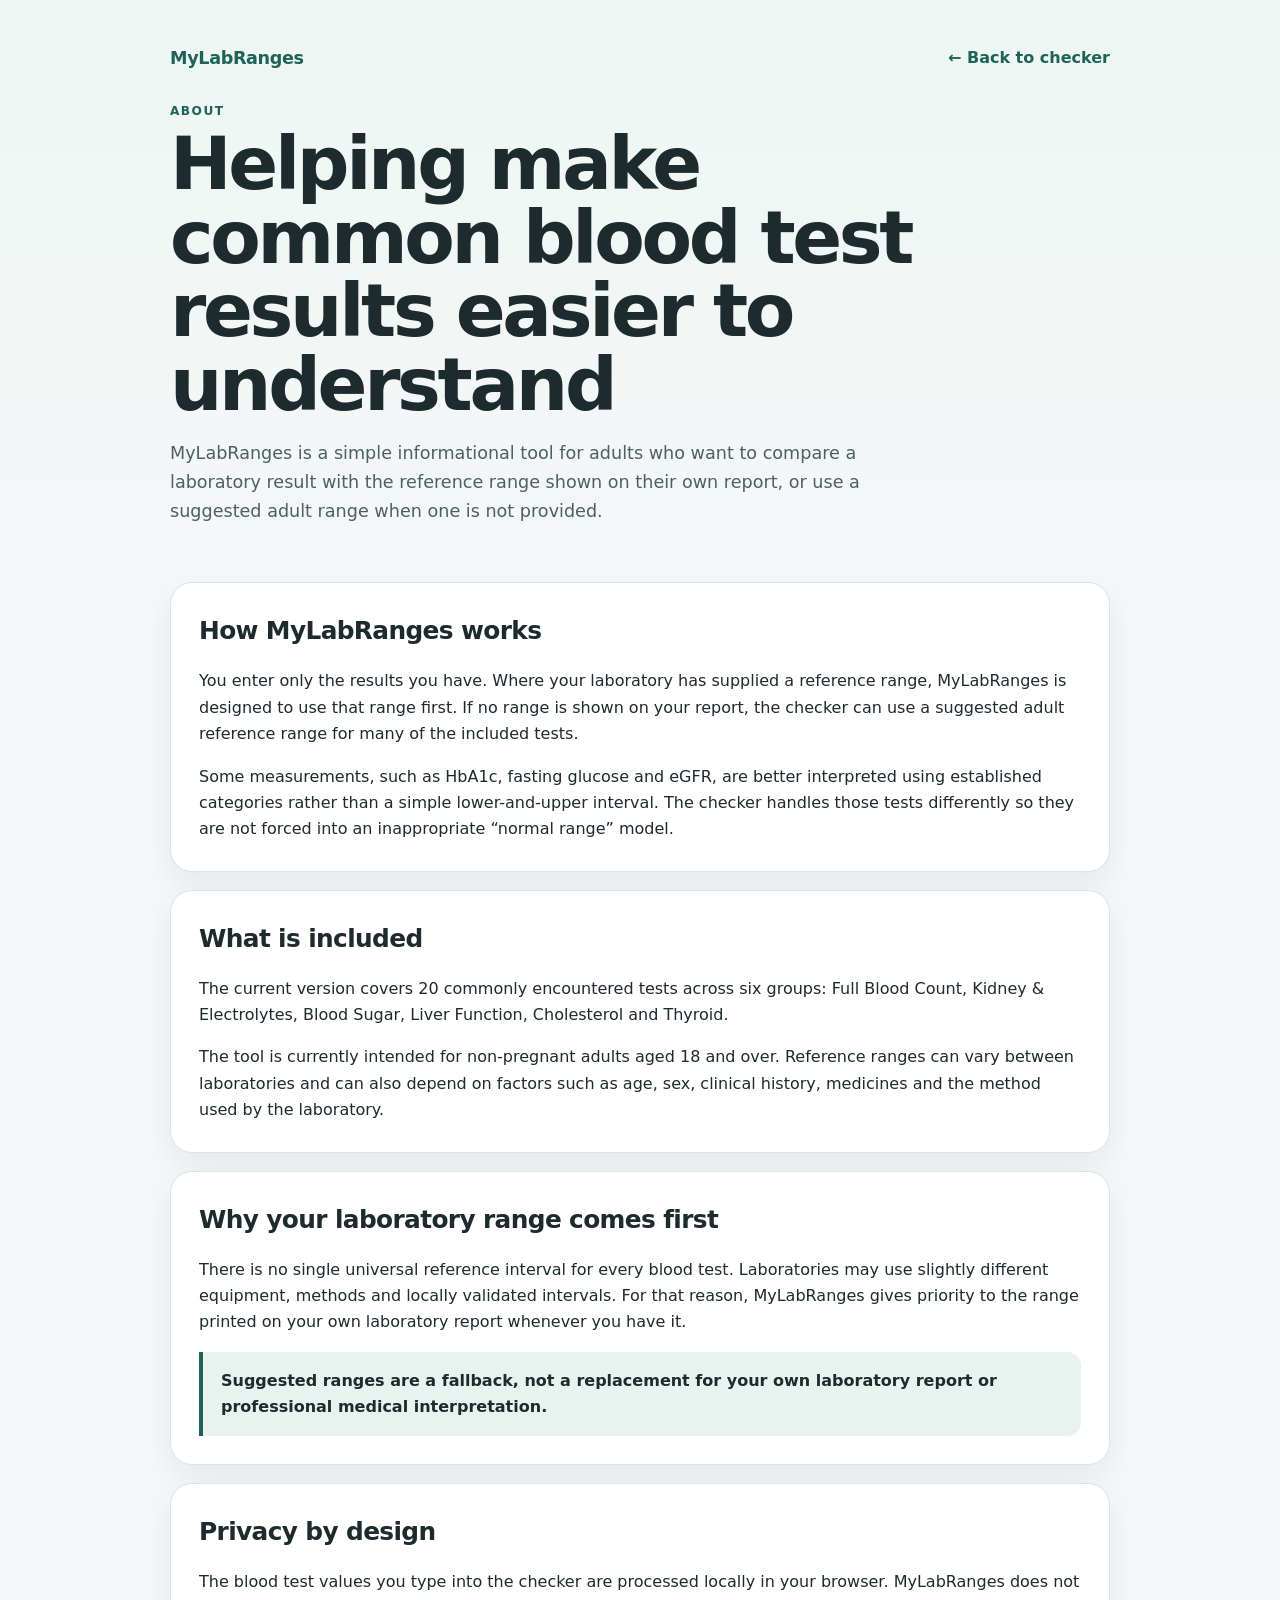
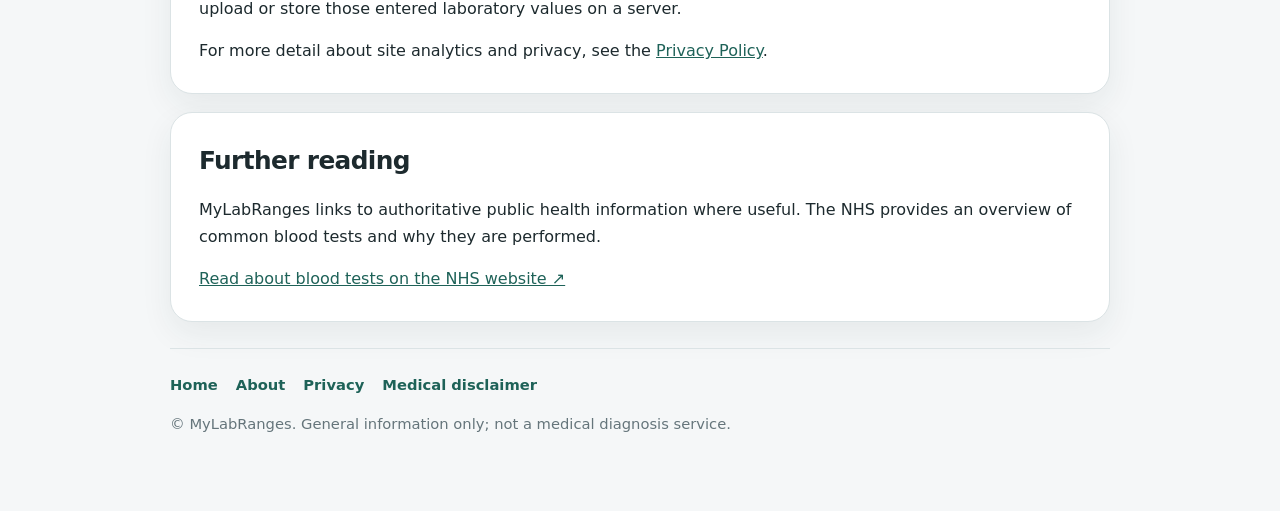
==== about.html @ 9cc97989 "Add supporting pages for About, Privacy and Medical Disclaimer" ====
<!DOCTYPE html>
<html lang="en-GB">
<head>
  <meta charset="UTF-8" />
  <meta name="viewport" content="width=device-width, initial-scale=1.0" />
  <meta name="description" content="About MyLabRanges: a simple browser-based tool for comparing adult blood test results with laboratory or suggested reference ranges." />
  <link rel="canonical" href="https://mylabranges.com/about.html" />
  <title>About MyLabRanges</title>
  <link rel="stylesheet" href="support-pages.css" />
  <link rel="icon" type="image/png" sizes="32x32" href="favicon-32x32.png" />
  <link rel="apple-touch-icon" sizes="180x180" href="apple-touch-icon.png" />
</head>
<body>
  <header class="site-header">
    <div class="container">
      <div class="brand-row">
        <a class="brand" href="/">MyLabRanges</a>
        <a class="back-link" href="/">← Back to checker</a>
      </div>
      <p class="eyebrow">About</p>
      <h1>Helping make common blood test results easier to understand</h1>
      <p class="lead">MyLabRanges is a simple informational tool for adults who want to compare a laboratory result with the reference range shown on their own report, or use a suggested adult range when one is not provided.</p>
    </div>
  </header>

  <main class="container">
    <section class="card">
      <h2>How MyLabRanges works</h2>
      <p>You enter only the results you have. Where your laboratory has supplied a reference range, MyLabRanges is designed to use that range first. If no range is shown on your report, the checker can use a suggested adult reference range for many of the included tests.</p>
      <p>Some measurements, such as HbA1c, fasting glucose and eGFR, are better interpreted using established categories rather than a simple lower-and-upper interval. The checker handles those tests differently so they are not forced into an inappropriate “normal range” model.</p>
    </section>

    <section class="card">
      <h2>What is included</h2>
      <p>The current version covers 20 commonly encountered tests across six groups: Full Blood Count, Kidney & Electrolytes, Blood Sugar, Liver Function, Cholesterol and Thyroid.</p>
      <p>The tool is currently intended for non-pregnant adults aged 18 and over. Reference ranges can vary between laboratories and can also depend on factors such as age, sex, clinical history, medicines and the method used by the laboratory.</p>
    </section>

    <section class="card">
      <h2>Why your laboratory range comes first</h2>
      <p>There is no single universal reference interval for every blood test. Laboratories may use slightly different equipment, methods and locally validated intervals. For that reason, MyLabRanges gives priority to the range printed on your own laboratory report whenever you have it.</p>
      <div class="note"><strong>Suggested ranges are a fallback, not a replacement for your own laboratory report or professional medical interpretation.</strong></div>
    </section>

    <section class="card">
      <h2>Privacy by design</h2>
      <p>The blood test values you type into the checker are processed locally in your browser. MyLabRanges does not upload or store those entered laboratory values on a server.</p>
      <p>For more detail about site analytics and privacy, see the <a href="privacy.html">Privacy Policy</a>.</p>
    </section>

    <section class="card">
      <h2>Further reading</h2>
      <p>MyLabRanges links to authoritative public health information where useful. The NHS provides an overview of common blood tests and why they are performed.</p>
      <p><a href="https://www.nhs.uk/tests-and-treatments/blood-tests/" target="_blank" rel="noopener noreferrer">Read about blood tests on the NHS website ↗</a></p>
    </section>

    <footer class="site-footer">
      <nav class="footer-links" aria-label="Site information">
        <a href="/">Home</a><a href="about.html">About</a><a href="privacy.html">Privacy</a><a href="medical-disclaimer.html">Medical disclaimer</a>
      </nav>
      <p>© MyLabRanges. General information only; not a medical diagnosis service.</p>
    </footer>
  </main>
</body>
</html>
---- support-pages.css ----
:root {
  --bg: #f5f7f8;
  --surface: #ffffff;
  --text: #1d2a2e;
  --muted: #65757b;
  --border: #dbe3e5;
  --accent: #1e6258;
  --accent-soft: #e8f3f0;
  --shadow: 0 12px 32px rgba(35, 52, 58, 0.07);
  --radius-lg: 22px;
}
* { box-sizing: border-box; }
html { scroll-behavior: smooth; }
body {
  margin: 0;
  font-family: Inter, ui-sans-serif, system-ui, -apple-system, BlinkMacSystemFont, "Segoe UI", sans-serif;
  color: var(--text);
  background: var(--bg);
  line-height: 1.65;
}
a { color: var(--accent); }
.container { width: min(940px, calc(100% - 32px)); margin: 0 auto; }
.site-header { background: linear-gradient(180deg, #edf6f3 0%, var(--bg) 100%); padding: 44px 0 28px; }
.brand-row { display: flex; align-items: center; justify-content: space-between; gap: 20px; }
.brand { color: var(--accent); text-decoration: none; font-weight: 850; letter-spacing: -.02em; font-size: 1.1rem; }
.back-link { text-decoration: none; font-weight: 700; }
.eyebrow { margin: 28px 0 6px; text-transform: uppercase; letter-spacing: .12em; font-size: .76rem; font-weight: 800; color: var(--accent); }
h1 { margin: 0; font-size: clamp(2.3rem, 7vw, 4.6rem); line-height: 1; letter-spacing: -.045em; max-width: 820px; }
.lead { max-width: 760px; color: #4d6066; font-size: 1.1rem; margin: 18px 0 0; }
main { padding: 28px 0 60px; }
.card { background: var(--surface); border: 1px solid var(--border); border-radius: var(--radius-lg); padding: 28px; box-shadow: var(--shadow); margin-bottom: 18px; }
.card h2 { margin: 0 0 10px; font-size: 1.55rem; letter-spacing: -.025em; }
.card h3 { margin: 22px 0 7px; font-size: 1.1rem; }
.card p:last-child { margin-bottom: 0; }
.note { border-left: 4px solid var(--accent); background: var(--accent-soft); padding: 16px 18px; border-radius: 0 14px 14px 0; }
.link-list { display: grid; gap: 10px; padding-left: 20px; }
.site-footer { margin-top: 26px; padding-top: 24px; border-top: 1px solid var(--border); color: var(--muted); font-size: .92rem; }
.footer-links { display: flex; flex-wrap: wrap; gap: 10px 18px; margin-bottom: 14px; }
.footer-links a { font-weight: 700; text-decoration: none; }
.small { color: var(--muted); font-size: .9rem; }
@media (max-width: 640px) {
  .site-header { padding-top: 28px; }
  .brand-row { align-items: flex-start; }
  .card { padding: 22px; }
}
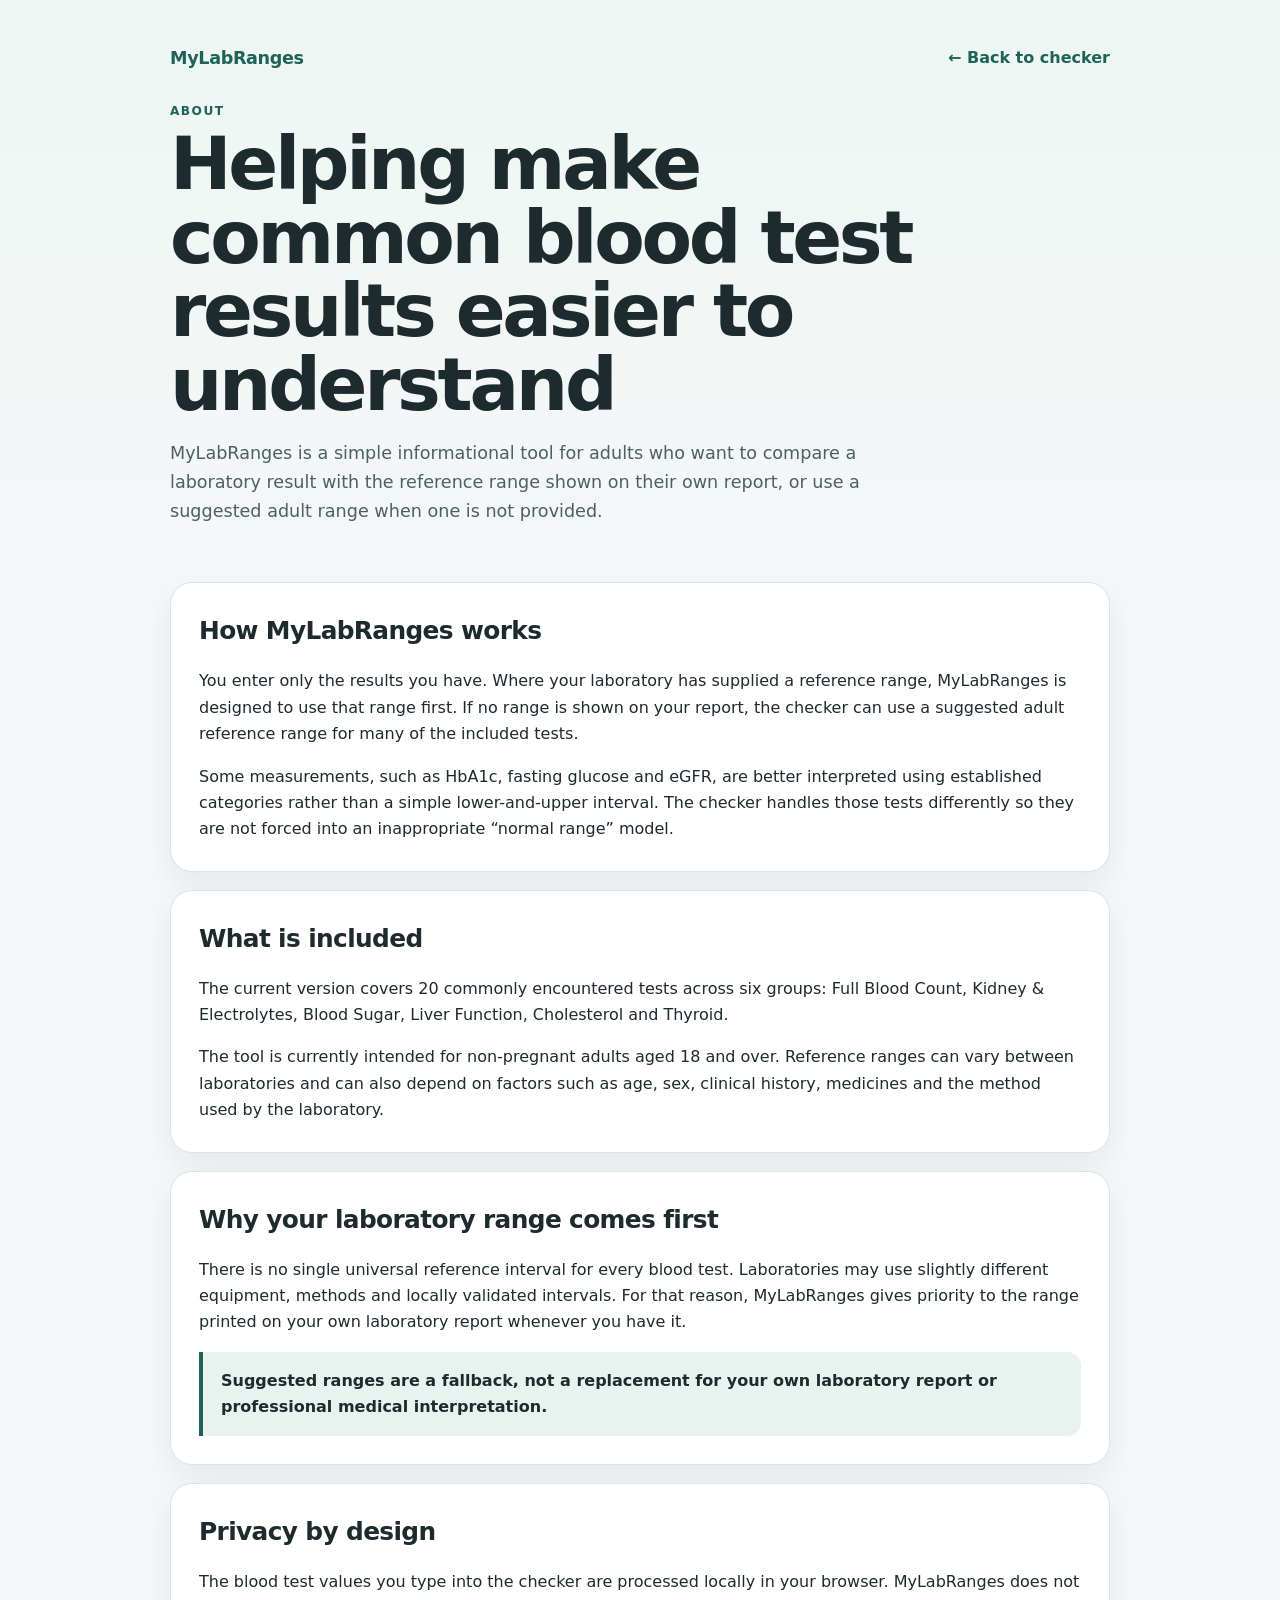
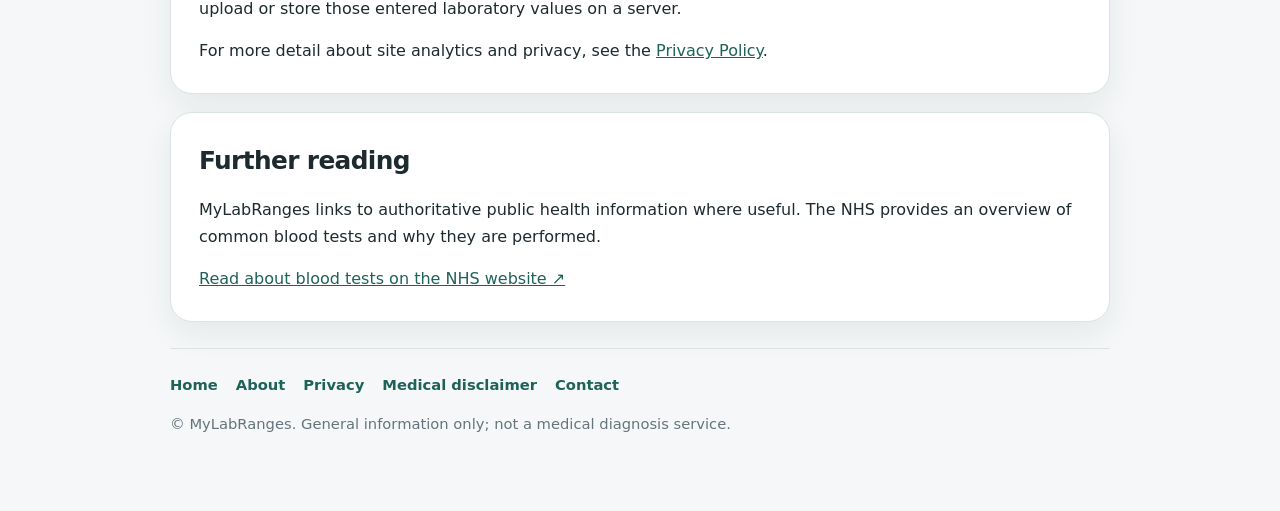
==== commit 1b3a3517: "Add Contact page and update footer navigation" ====
--- a/about.html
+++ b/about.html
@@ -57,6 +57,7 @@
     <footer class="site-footer">
       <nav class="footer-links" aria-label="Site information">
         <a href="/">Home</a><a href="about.html">About</a><a href="privacy.html">Privacy</a><a href="medical-disclaimer.html">Medical disclaimer</a>
+        <a href="contact.html">Contact</a>
       </nav>
       <p>© MyLabRanges. General information only; not a medical diagnosis service.</p>
     </footer>
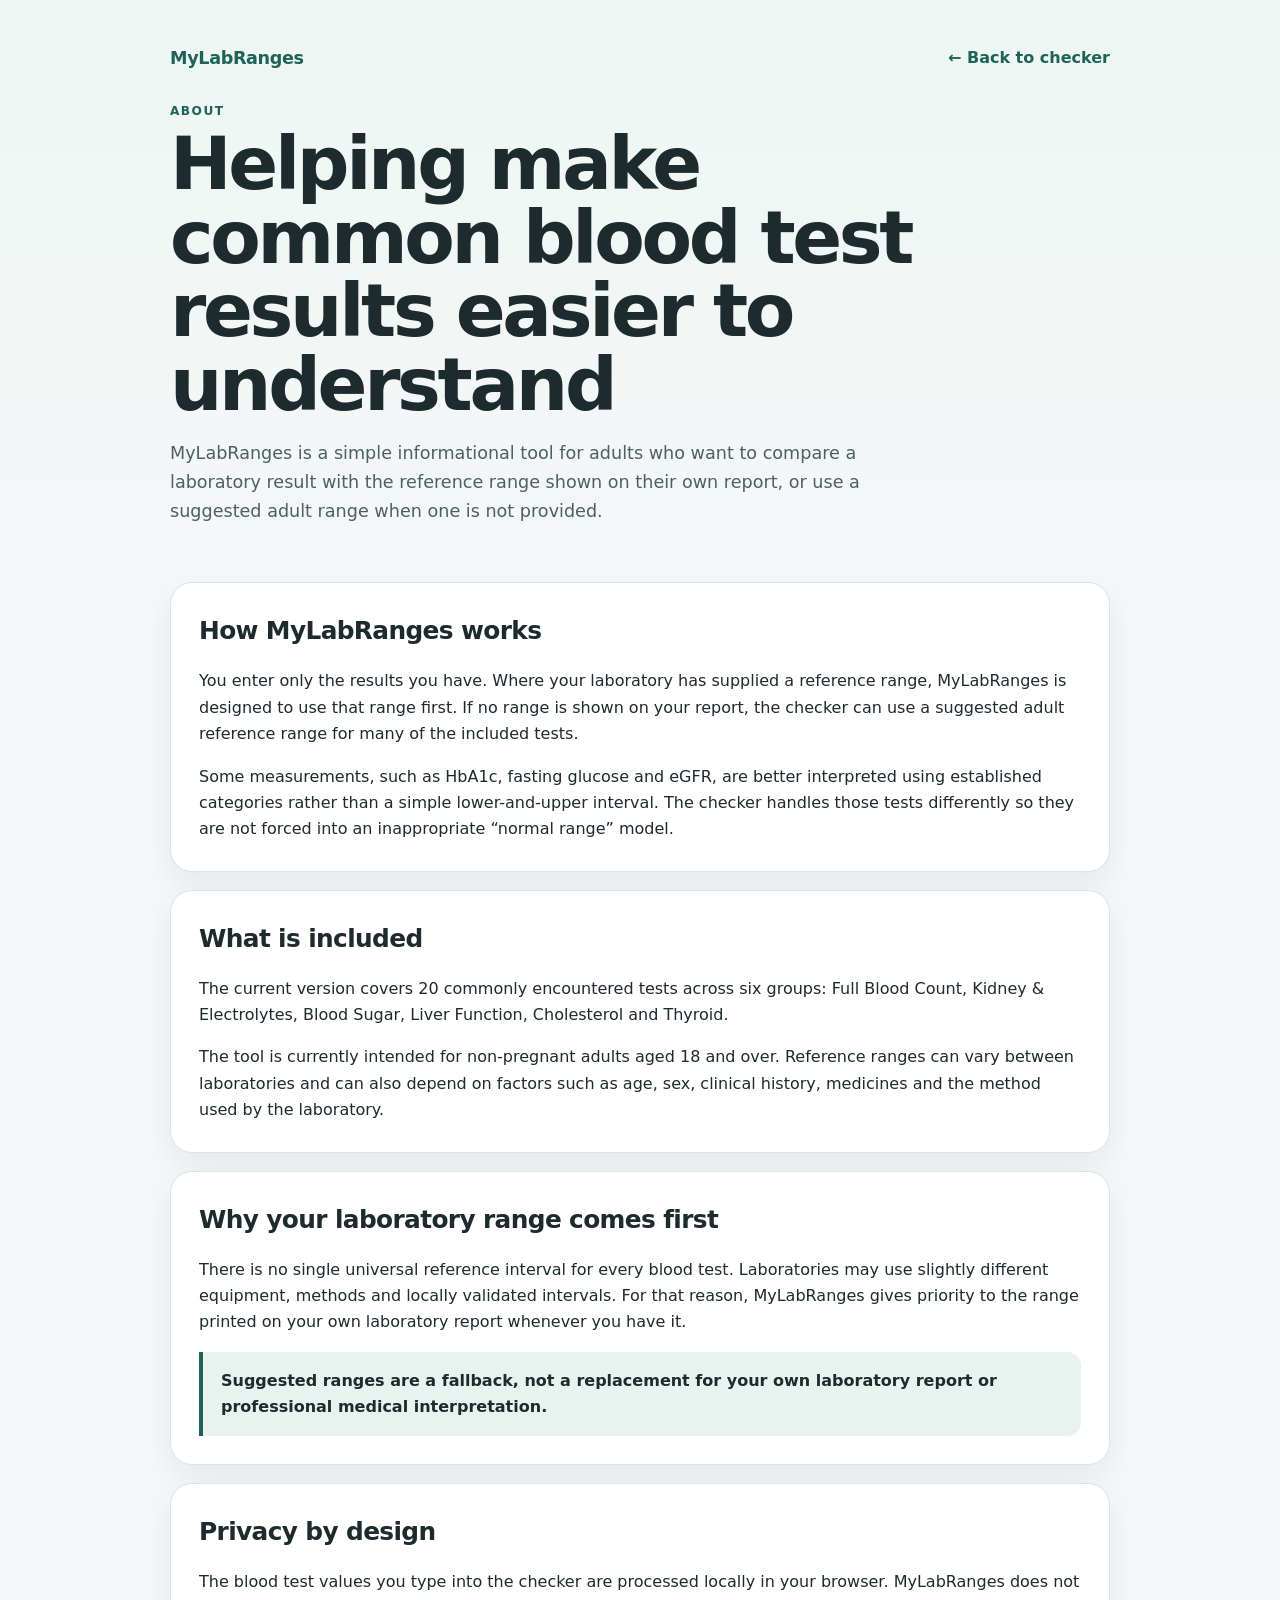
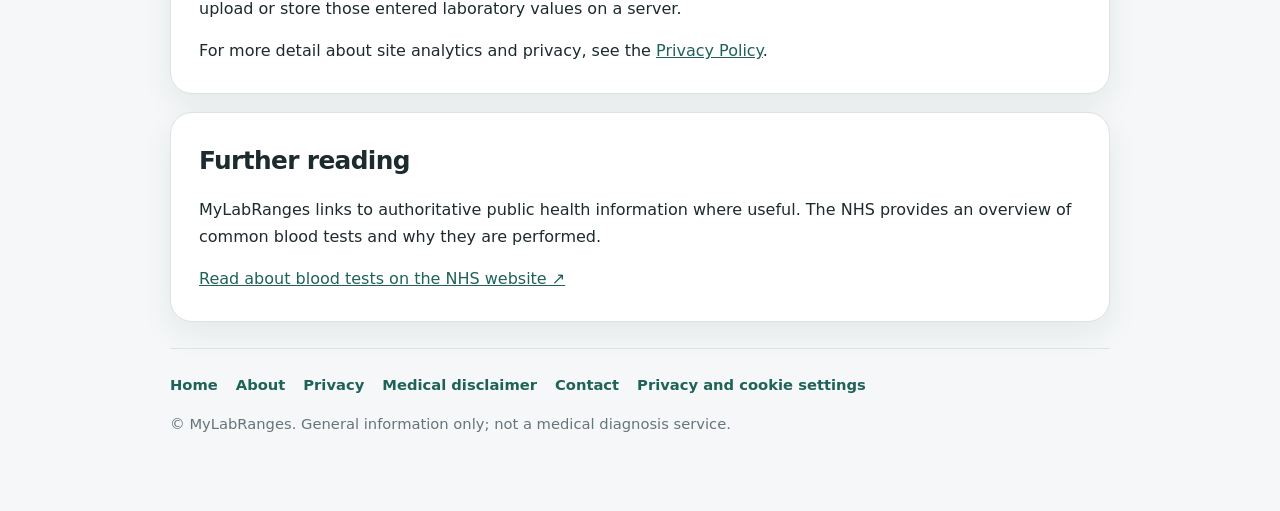
==== commit b8c6fdc4: "Integrate Google consent message and update privacy policy" ====
--- a/about.html
+++ b/about.html
@@ -9,6 +9,10 @@
   <link rel="stylesheet" href="support-pages.css" />
   <link rel="icon" type="image/png" sizes="32x32" href="favicon-32x32.png" />
   <link rel="apple-touch-icon" sizes="180x180" href="apple-touch-icon.png" />
+  <meta name="google-adsense-account" content="ca-pub-7759235938318828" />
+  <!-- Google AdSense and published European consent message -->
+  <script async src="https://pagead2.googlesyndication.com/pagead/js/adsbygoogle.js?client=ca-pub-7759235938318828" crossorigin="anonymous"></script>
+  <script defer src="privacy-choices.js"></script>
 </head>
 <body>
   <header class="site-header">
@@ -58,6 +62,7 @@
       <nav class="footer-links" aria-label="Site information">
         <a href="/">Home</a><a href="about.html">About</a><a href="privacy.html">Privacy</a><a href="medical-disclaimer.html">Medical disclaimer</a>
         <a href="contact.html">Contact</a>
+              <a href="privacy.html#privacy-choices" data-privacy-choices>Privacy and cookie settings</a>
       </nav>
       <p>© MyLabRanges. General information only; not a medical diagnosis service.</p>
     </footer>
